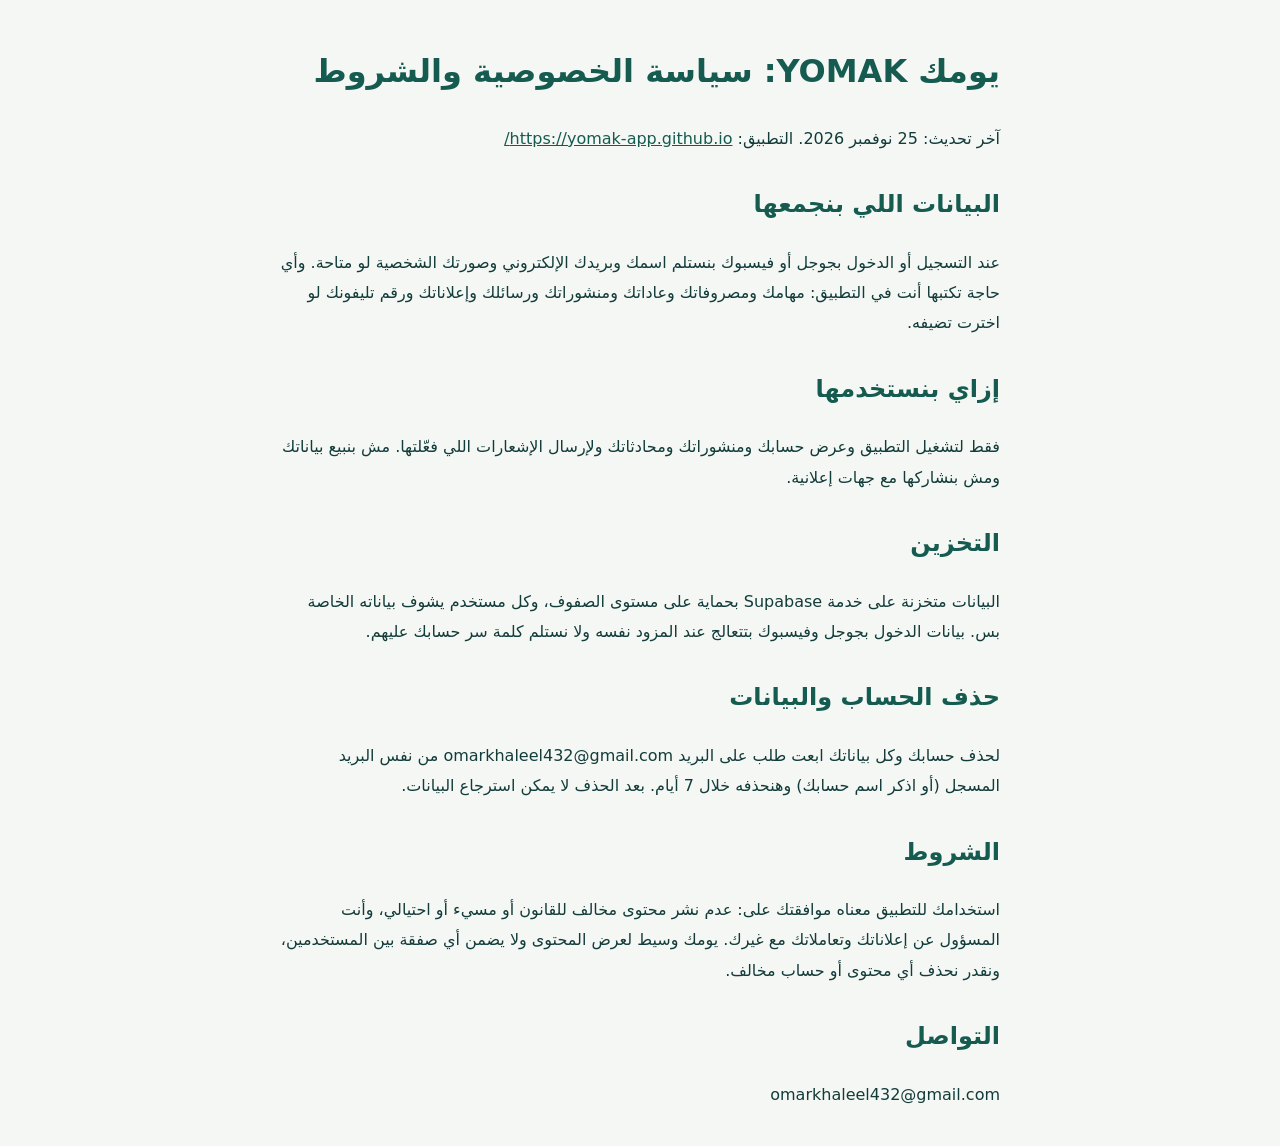
==== privacy.html @ 9f18fed7 "Pi edition: sync with latest app (polls, mentions, ads, reposts, Pi-only)" ====
<!doctype html><html lang="ar" dir="rtl"><meta charset="utf-8"><meta name="viewport" content="width=device-width,initial-scale=1"><title>سياسة الخصوصية والشروط | يومك YOMAK</title>
<style>body{font-family:system-ui,Tahoma,Arial;max-width:720px;margin:auto;padding:20px;line-height:1.9;color:#123c3a;background:#f5f7f4}h1{color:#155b50}h2{margin-top:28px;color:#155b50}a{color:#155b50}</style>
<h1>يومك YOMAK: سياسة الخصوصية والشروط</h1>
<p>آخر تحديث: 25 نوفمبر 2026. التطبيق: <a href="https://yomak-app.github.io/">https://yomak-app.github.io/</a></p>
<h2>البيانات اللي بنجمعها</h2>
<p>عند التسجيل أو الدخول بجوجل أو فيسبوك بنستلم اسمك وبريدك الإلكتروني وصورتك الشخصية لو متاحة. وأي حاجة تكتبها أنت في التطبيق: مهامك ومصروفاتك وعاداتك ومنشوراتك ورسائلك وإعلاناتك ورقم تليفونك لو اخترت تضيفه.</p>
<h2>إزاي بنستخدمها</h2>
<p>فقط لتشغيل التطبيق وعرض حسابك ومنشوراتك ومحادثاتك ولإرسال الإشعارات اللي فعّلتها. مش بنبيع بياناتك ومش بنشاركها مع جهات إعلانية.</p>
<h2>التخزين</h2>
<p>البيانات متخزنة على خدمة Supabase بحماية على مستوى الصفوف، وكل مستخدم يشوف بياناته الخاصة بس. بيانات الدخول بجوجل وفيسبوك بتتعالج عند المزود نفسه ولا نستلم كلمة سر حسابك عليهم.</p>
<h2 id="delete">حذف الحساب والبيانات</h2>
<p>لحذف حسابك وكل بياناتك ابعت طلب على البريد omarkhaleel432@gmail.com من نفس البريد المسجل (أو اذكر اسم حسابك) وهنحذفه خلال 7 أيام. بعد الحذف لا يمكن استرجاع البيانات.</p>
<h2>الشروط</h2>
<p>استخدامك للتطبيق معناه موافقتك على: عدم نشر محتوى مخالف للقانون أو مسيء أو احتيالي، وأنت المسؤول عن إعلاناتك وتعاملاتك مع غيرك. يومك وسيط لعرض المحتوى ولا يضمن أي صفقة بين المستخدمين، ونقدر نحذف أي محتوى أو حساب مخالف.</p>
<h2>التواصل</h2>
<p>omarkhaleel432@gmail.com</p>
</html>
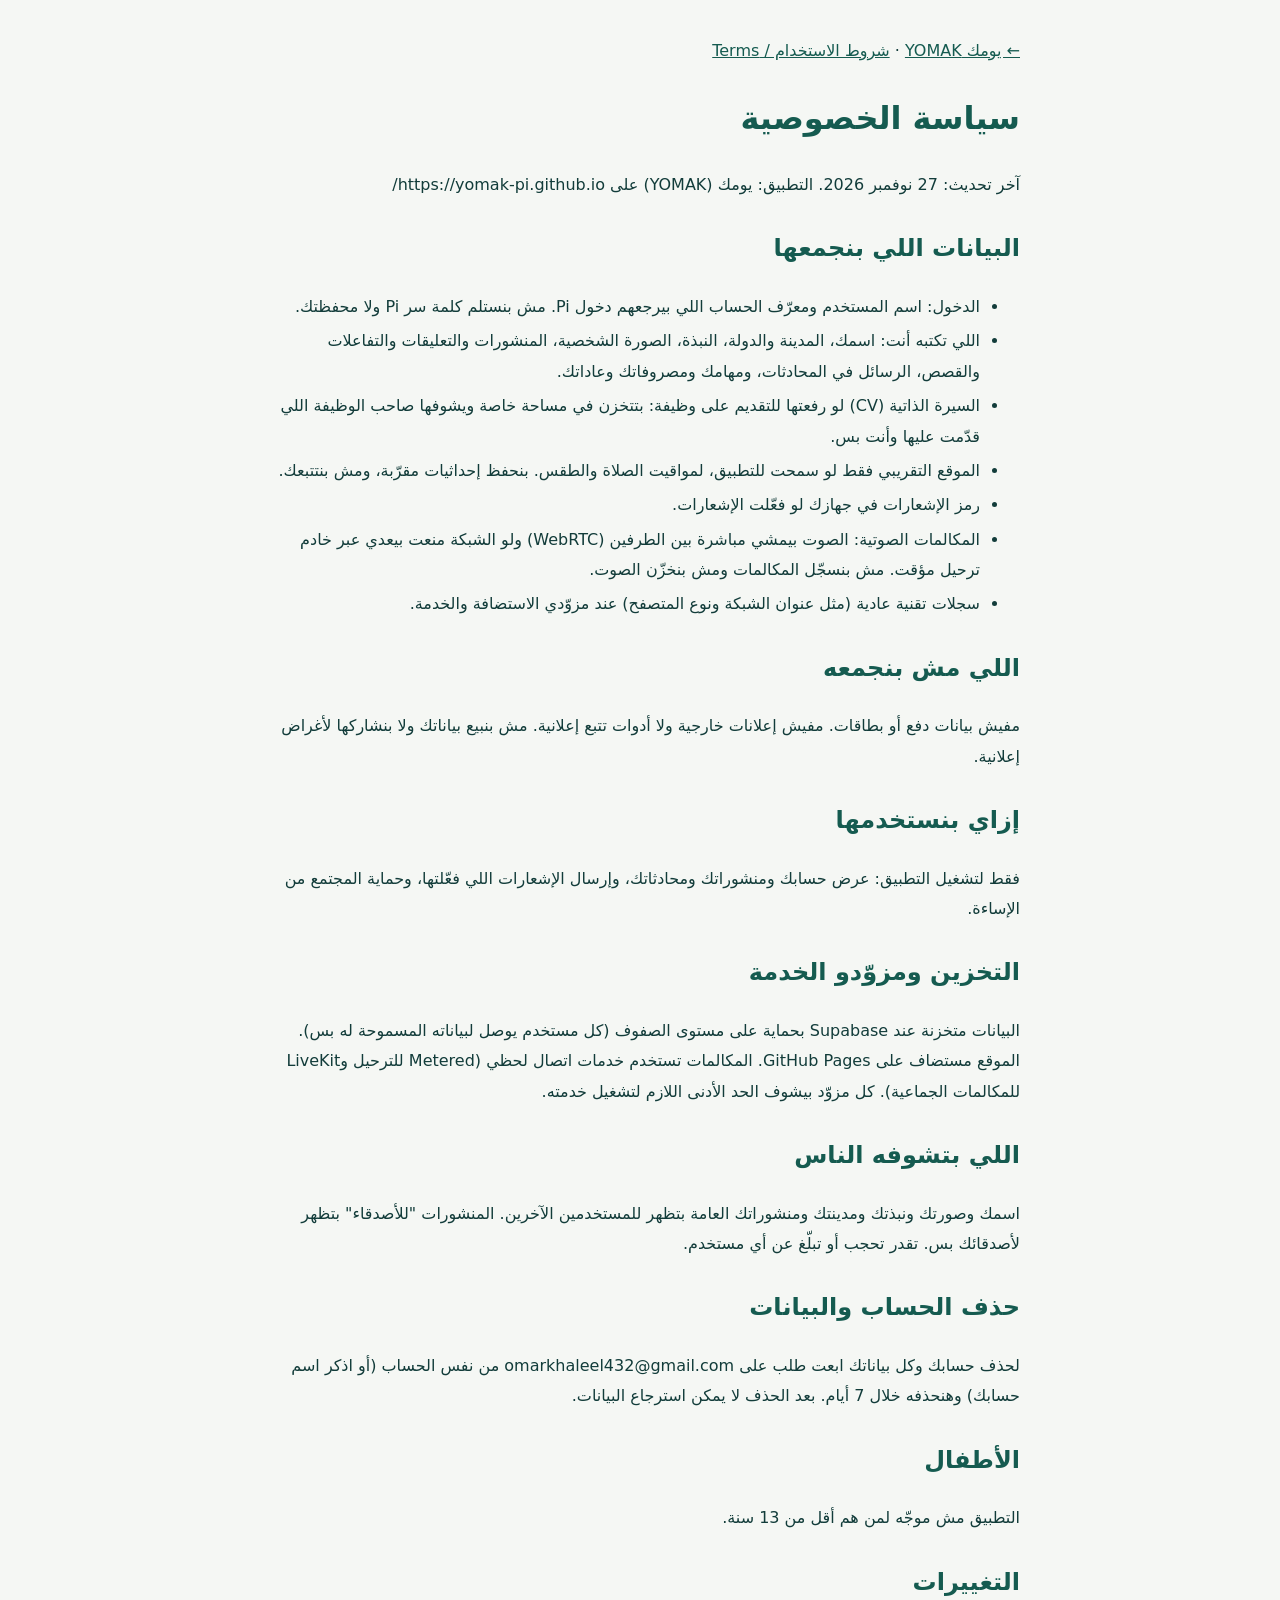
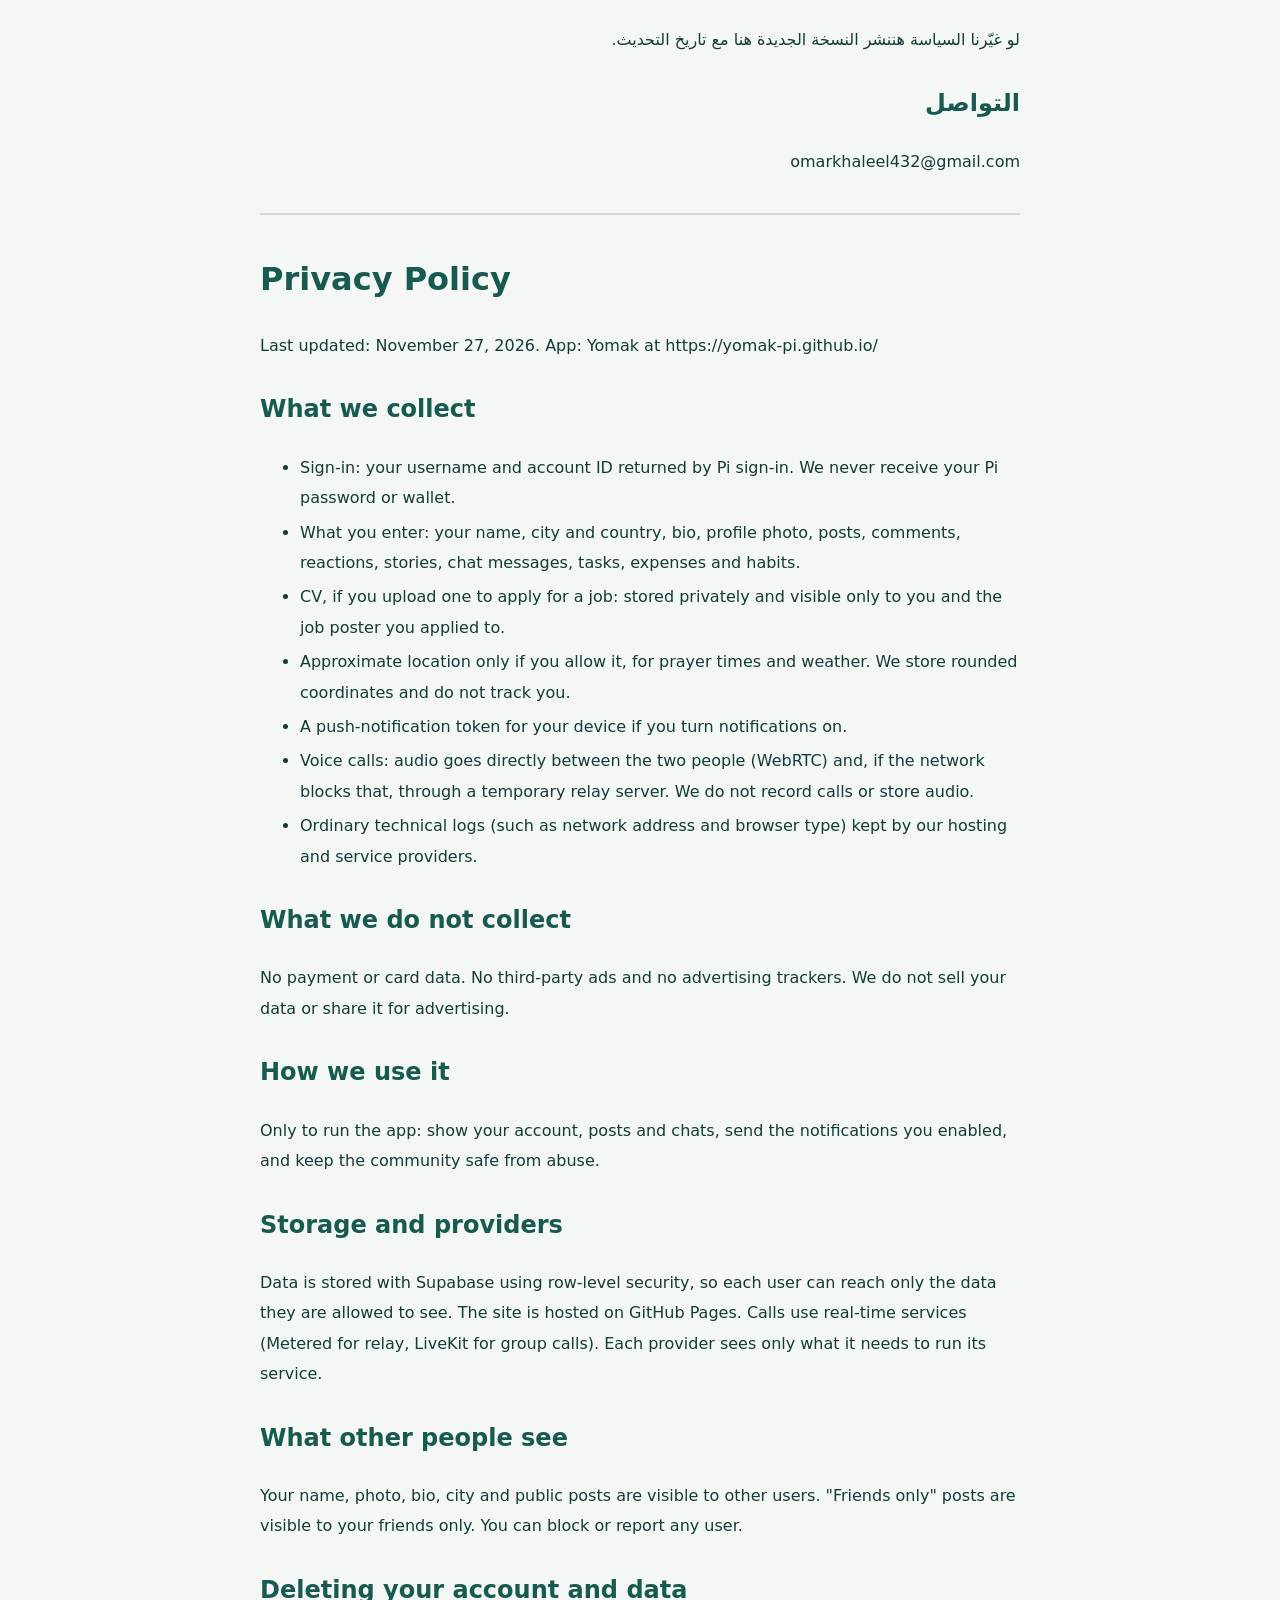
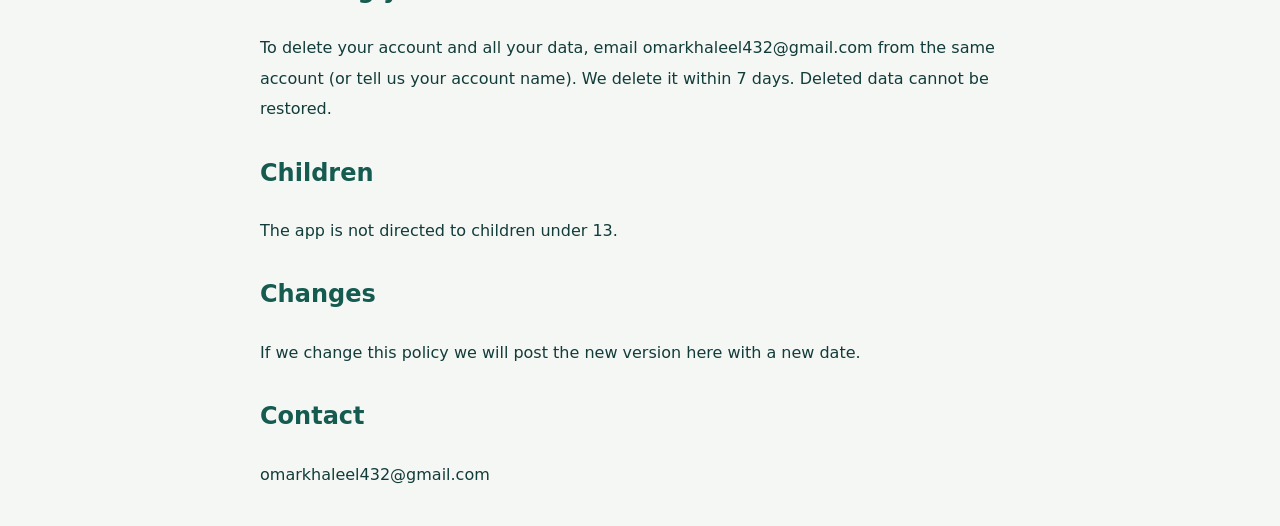
==== commit b06badf7: "Pi edition: privacy policy and terms (Arabic + English)" ====
--- a/privacy.html
+++ b/privacy.html
@@ -1,17 +1,38 @@
-<!doctype html><html lang="ar" dir="rtl"><meta charset="utf-8"><meta name="viewport" content="width=device-width,initial-scale=1"><title>سياسة الخصوصية والشروط | يومك YOMAK</title>
-<style>body{font-family:system-ui,Tahoma,Arial;max-width:720px;margin:auto;padding:20px;line-height:1.9;color:#123c3a;background:#f5f7f4}h1{color:#155b50}h2{margin-top:28px;color:#155b50}a{color:#155b50}</style>
-<h1>يومك YOMAK: سياسة الخصوصية والشروط</h1>
-<p>آخر تحديث: 25 نوفمبر 2026. التطبيق: <a href="https://yomak-app.github.io/">https://yomak-app.github.io/</a></p>
-<h2>البيانات اللي بنجمعها</h2>
-<p>عند التسجيل أو الدخول بجوجل أو فيسبوك بنستلم اسمك وبريدك الإلكتروني وصورتك الشخصية لو متاحة. وأي حاجة تكتبها أنت في التطبيق: مهامك ومصروفاتك وعاداتك ومنشوراتك ورسائلك وإعلاناتك ورقم تليفونك لو اخترت تضيفه.</p>
-<h2>إزاي بنستخدمها</h2>
-<p>فقط لتشغيل التطبيق وعرض حسابك ومنشوراتك ومحادثاتك ولإرسال الإشعارات اللي فعّلتها. مش بنبيع بياناتك ومش بنشاركها مع جهات إعلانية.</p>
-<h2>التخزين</h2>
-<p>البيانات متخزنة على خدمة Supabase بحماية على مستوى الصفوف، وكل مستخدم يشوف بياناته الخاصة بس. بيانات الدخول بجوجل وفيسبوك بتتعالج عند المزود نفسه ولا نستلم كلمة سر حسابك عليهم.</p>
-<h2 id="delete">حذف الحساب والبيانات</h2>
-<p>لحذف حسابك وكل بياناتك ابعت طلب على البريد omarkhaleel432@gmail.com من نفس البريد المسجل (أو اذكر اسم حسابك) وهنحذفه خلال 7 أيام. بعد الحذف لا يمكن استرجاع البيانات.</p>
-<h2>الشروط</h2>
-<p>استخدامك للتطبيق معناه موافقتك على: عدم نشر محتوى مخالف للقانون أو مسيء أو احتيالي، وأنت المسؤول عن إعلاناتك وتعاملاتك مع غيرك. يومك وسيط لعرض المحتوى ولا يضمن أي صفقة بين المستخدمين، ونقدر نحذف أي محتوى أو حساب مخالف.</p>
-<h2>التواصل</h2>
-<p>omarkhaleel432@gmail.com</p>
-</html>
+<!doctype html><html lang="ar" dir="rtl"><head><meta charset="utf-8"><meta name="viewport" content="width=device-width,initial-scale=1"><title>سياسة الخصوصية / Privacy Policy | يومك YOMAK</title><style>body{font-family:system-ui,Tahoma,Arial;max-width:760px;margin:auto;padding:20px;line-height:1.9;color:#123c3a;background:#f5f7f4}h1{color:#155b50}h2{margin-top:26px;color:#155b50}.en{direction:ltr;text-align:left;border-top:2px solid #cfdcd6;margin-top:36px;padding-top:12px}a{color:#155b50}li{margin:4px 0}</style></head><body>
+<p><a href="./">← يومك YOMAK</a> · <a href="terms.html">شروط الاستخدام / Terms</a></p>
+<h1>سياسة الخصوصية</h1><p>آخر تحديث: 27 نوفمبر 2026. التطبيق: يومك (YOMAK) على https://yomak-pi.github.io/</p>
+<h2>البيانات اللي بنجمعها</h2><ul>
+<li>الدخول: اسم المستخدم ومعرّف الحساب اللي بيرجعهم دخول Pi. مش بنستلم كلمة سر Pi ولا محفظتك.</li>
+<li>اللي تكتبه أنت: اسمك، المدينة والدولة، النبذة، الصورة الشخصية، المنشورات والتعليقات والتفاعلات والقصص، الرسائل في المحادثات، ومهامك ومصروفاتك وعاداتك.</li>
+<li>السيرة الذاتية (CV) لو رفعتها للتقديم على وظيفة: بتتخزن في مساحة خاصة ويشوفها صاحب الوظيفة اللي قدّمت عليها وأنت بس.</li>
+<li>الموقع التقريبي فقط لو سمحت للتطبيق، لمواقيت الصلاة والطقس. بنحفظ إحداثيات مقرّبة، ومش بنتتبعك.</li>
+<li>رمز الإشعارات في جهازك لو فعّلت الإشعارات.</li>
+<li>المكالمات الصوتية: الصوت بيمشي مباشرة بين الطرفين (WebRTC) ولو الشبكة منعت بيعدي عبر خادم ترحيل مؤقت. مش بنسجّل المكالمات ومش بنخزّن الصوت.</li>
+<li>سجلات تقنية عادية (مثل عنوان الشبكة ونوع المتصفح) عند مزوّدي الاستضافة والخدمة.</li></ul>
+<h2>اللي مش بنجمعه</h2><p>مفيش بيانات دفع أو بطاقات. مفيش إعلانات خارجية ولا أدوات تتبع إعلانية. مش بنبيع بياناتك ولا بنشاركها لأغراض إعلانية.</p>
+<h2>إزاي بنستخدمها</h2><p>فقط لتشغيل التطبيق: عرض حسابك ومنشوراتك ومحادثاتك، وإرسال الإشعارات اللي فعّلتها، وحماية المجتمع من الإساءة.</p>
+<h2>التخزين ومزوّدو الخدمة</h2><p>البيانات متخزنة عند Supabase بحماية على مستوى الصفوف (كل مستخدم يوصل لبياناته المسموحة له بس). الموقع مستضاف على GitHub Pages. المكالمات تستخدم خدمات اتصال لحظي (Metered للترحيل وLiveKit للمكالمات الجماعية). كل مزوّد بيشوف الحد الأدنى اللازم لتشغيل خدمته.</p>
+<h2>اللي بتشوفه الناس</h2><p>اسمك وصورتك ونبذتك ومدينتك ومنشوراتك العامة بتظهر للمستخدمين الآخرين. المنشورات "للأصدقاء" بتظهر لأصدقائك بس. تقدر تحجب أو تبلّغ عن أي مستخدم.</p>
+<h2>حذف الحساب والبيانات</h2><p>لحذف حسابك وكل بياناتك ابعت طلب على omarkhaleel432@gmail.com من نفس الحساب (أو اذكر اسم حسابك) وهنحذفه خلال 7 أيام. بعد الحذف لا يمكن استرجاع البيانات.</p>
+<h2>الأطفال</h2><p>التطبيق مش موجّه لمن هم أقل من 13 سنة.</p>
+<h2>التغييرات</h2><p>لو غيّرنا السياسة هننشر النسخة الجديدة هنا مع تاريخ التحديث.</p>
+<h2>التواصل</h2><p>omarkhaleel432@gmail.com</p>
+<div class="en" lang="en" dir="ltr">
+<h1>Privacy Policy</h1><p>Last updated: November 27, 2026. App: Yomak at https://yomak-pi.github.io/</p>
+<h2>What we collect</h2><ul>
+<li>Sign-in: your username and account ID returned by Pi sign-in. We never receive your Pi password or wallet.</li>
+<li>What you enter: your name, city and country, bio, profile photo, posts, comments, reactions, stories, chat messages, tasks, expenses and habits.</li>
+<li>CV, if you upload one to apply for a job: stored privately and visible only to you and the job poster you applied to.</li>
+<li>Approximate location only if you allow it, for prayer times and weather. We store rounded coordinates and do not track you.</li>
+<li>A push-notification token for your device if you turn notifications on.</li>
+<li>Voice calls: audio goes directly between the two people (WebRTC) and, if the network blocks that, through a temporary relay server. We do not record calls or store audio.</li>
+<li>Ordinary technical logs (such as network address and browser type) kept by our hosting and service providers.</li></ul>
+<h2>What we do not collect</h2><p>No payment or card data. No third-party ads and no advertising trackers. We do not sell your data or share it for advertising.</p>
+<h2>How we use it</h2><p>Only to run the app: show your account, posts and chats, send the notifications you enabled, and keep the community safe from abuse.</p>
+<h2>Storage and providers</h2><p>Data is stored with Supabase using row-level security, so each user can reach only the data they are allowed to see. The site is hosted on GitHub Pages. Calls use real-time services (Metered for relay, LiveKit for group calls). Each provider sees only what it needs to run its service.</p>
+<h2>What other people see</h2><p>Your name, photo, bio, city and public posts are visible to other users. "Friends only" posts are visible to your friends only. You can block or report any user.</p>
+<h2>Deleting your account and data</h2><p>To delete your account and all your data, email omarkhaleel432@gmail.com from the same account (or tell us your account name). We delete it within 7 days. Deleted data cannot be restored.</p>
+<h2>Children</h2><p>The app is not directed to children under 13.</p>
+<h2>Changes</h2><p>If we change this policy we will post the new version here with a new date.</p>
+<h2>Contact</h2><p>omarkhaleel432@gmail.com</p>
+</div></body></html>
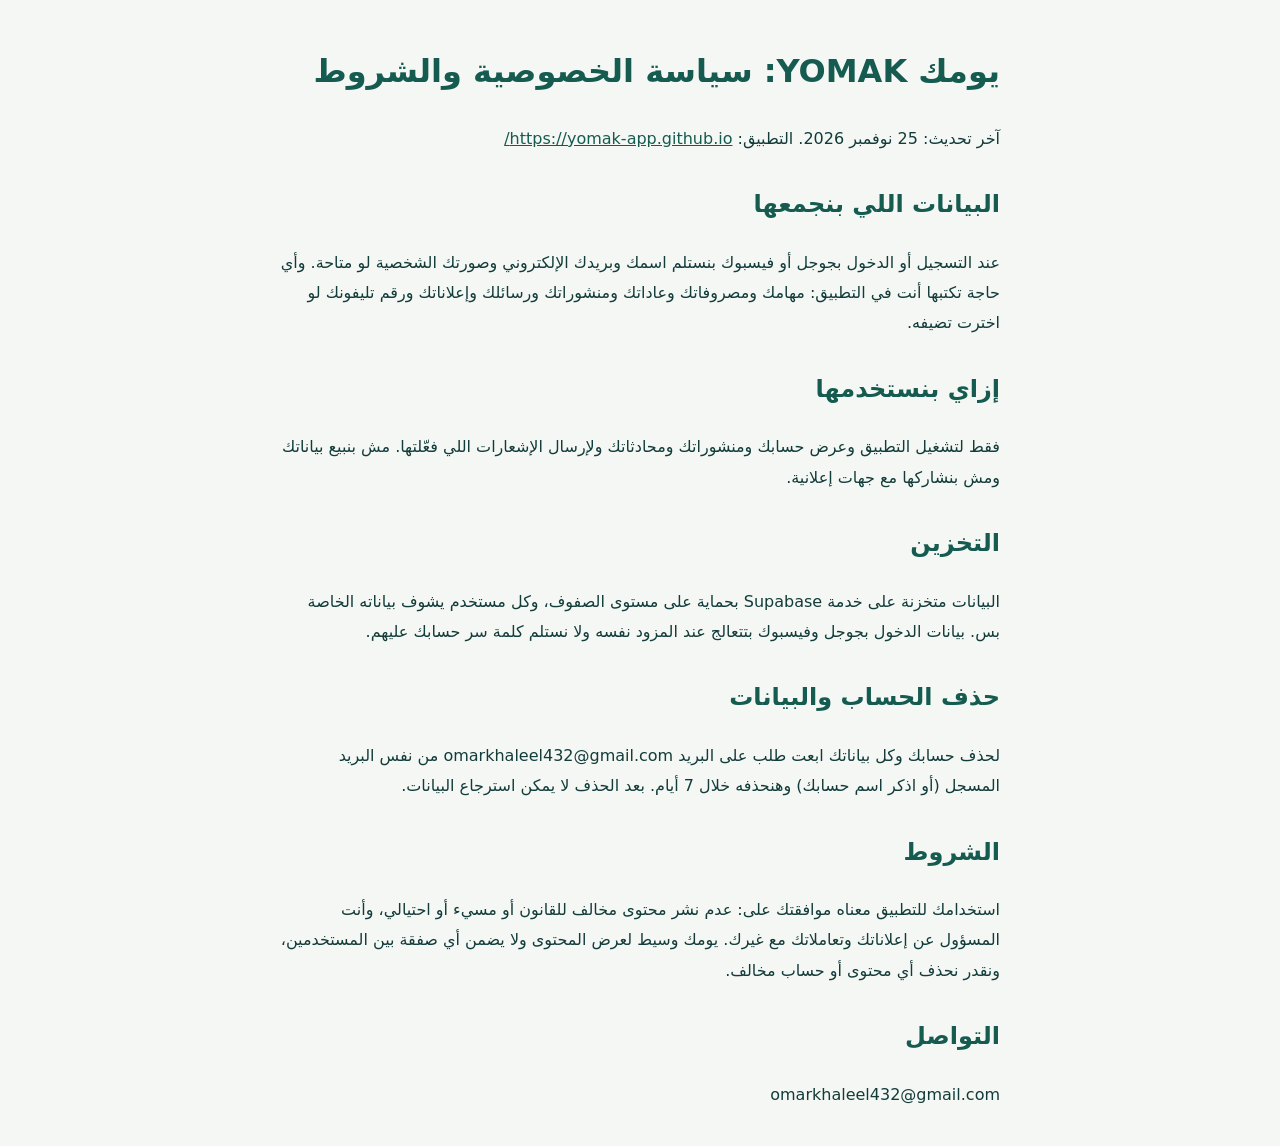
==== commit 4f0833c8: "sync: call fixes and call log" ====
--- a/privacy.html
+++ b/privacy.html
@@ -1,38 +1,17 @@
-<!doctype html><html lang="ar" dir="rtl"><head><meta charset="utf-8"><meta name="viewport" content="width=device-width,initial-scale=1"><title>سياسة الخصوصية / Privacy Policy | يومك YOMAK</title><style>body{font-family:system-ui,Tahoma,Arial;max-width:760px;margin:auto;padding:20px;line-height:1.9;color:#123c3a;background:#f5f7f4}h1{color:#155b50}h2{margin-top:26px;color:#155b50}.en{direction:ltr;text-align:left;border-top:2px solid #cfdcd6;margin-top:36px;padding-top:12px}a{color:#155b50}li{margin:4px 0}</style></head><body>
-<p><a href="./">← يومك YOMAK</a> · <a href="terms.html">شروط الاستخدام / Terms</a></p>
-<h1>سياسة الخصوصية</h1><p>آخر تحديث: 27 نوفمبر 2026. التطبيق: يومك (YOMAK) على https://yomak-pi.github.io/</p>
-<h2>البيانات اللي بنجمعها</h2><ul>
-<li>الدخول: اسم المستخدم ومعرّف الحساب اللي بيرجعهم دخول Pi. مش بنستلم كلمة سر Pi ولا محفظتك.</li>
-<li>اللي تكتبه أنت: اسمك، المدينة والدولة، النبذة، الصورة الشخصية، المنشورات والتعليقات والتفاعلات والقصص، الرسائل في المحادثات، ومهامك ومصروفاتك وعاداتك.</li>
-<li>السيرة الذاتية (CV) لو رفعتها للتقديم على وظيفة: بتتخزن في مساحة خاصة ويشوفها صاحب الوظيفة اللي قدّمت عليها وأنت بس.</li>
-<li>الموقع التقريبي فقط لو سمحت للتطبيق، لمواقيت الصلاة والطقس. بنحفظ إحداثيات مقرّبة، ومش بنتتبعك.</li>
-<li>رمز الإشعارات في جهازك لو فعّلت الإشعارات.</li>
-<li>المكالمات الصوتية: الصوت بيمشي مباشرة بين الطرفين (WebRTC) ولو الشبكة منعت بيعدي عبر خادم ترحيل مؤقت. مش بنسجّل المكالمات ومش بنخزّن الصوت.</li>
-<li>سجلات تقنية عادية (مثل عنوان الشبكة ونوع المتصفح) عند مزوّدي الاستضافة والخدمة.</li></ul>
-<h2>اللي مش بنجمعه</h2><p>مفيش بيانات دفع أو بطاقات. مفيش إعلانات خارجية ولا أدوات تتبع إعلانية. مش بنبيع بياناتك ولا بنشاركها لأغراض إعلانية.</p>
-<h2>إزاي بنستخدمها</h2><p>فقط لتشغيل التطبيق: عرض حسابك ومنشوراتك ومحادثاتك، وإرسال الإشعارات اللي فعّلتها، وحماية المجتمع من الإساءة.</p>
-<h2>التخزين ومزوّدو الخدمة</h2><p>البيانات متخزنة عند Supabase بحماية على مستوى الصفوف (كل مستخدم يوصل لبياناته المسموحة له بس). الموقع مستضاف على GitHub Pages. المكالمات تستخدم خدمات اتصال لحظي (Metered للترحيل وLiveKit للمكالمات الجماعية). كل مزوّد بيشوف الحد الأدنى اللازم لتشغيل خدمته.</p>
-<h2>اللي بتشوفه الناس</h2><p>اسمك وصورتك ونبذتك ومدينتك ومنشوراتك العامة بتظهر للمستخدمين الآخرين. المنشورات "للأصدقاء" بتظهر لأصدقائك بس. تقدر تحجب أو تبلّغ عن أي مستخدم.</p>
-<h2>حذف الحساب والبيانات</h2><p>لحذف حسابك وكل بياناتك ابعت طلب على omarkhaleel432@gmail.com من نفس الحساب (أو اذكر اسم حسابك) وهنحذفه خلال 7 أيام. بعد الحذف لا يمكن استرجاع البيانات.</p>
-<h2>الأطفال</h2><p>التطبيق مش موجّه لمن هم أقل من 13 سنة.</p>
-<h2>التغييرات</h2><p>لو غيّرنا السياسة هننشر النسخة الجديدة هنا مع تاريخ التحديث.</p>
-<h2>التواصل</h2><p>omarkhaleel432@gmail.com</p>
-<div class="en" lang="en" dir="ltr">
-<h1>Privacy Policy</h1><p>Last updated: November 27, 2026. App: Yomak at https://yomak-pi.github.io/</p>
-<h2>What we collect</h2><ul>
-<li>Sign-in: your username and account ID returned by Pi sign-in. We never receive your Pi password or wallet.</li>
-<li>What you enter: your name, city and country, bio, profile photo, posts, comments, reactions, stories, chat messages, tasks, expenses and habits.</li>
-<li>CV, if you upload one to apply for a job: stored privately and visible only to you and the job poster you applied to.</li>
-<li>Approximate location only if you allow it, for prayer times and weather. We store rounded coordinates and do not track you.</li>
-<li>A push-notification token for your device if you turn notifications on.</li>
-<li>Voice calls: audio goes directly between the two people (WebRTC) and, if the network blocks that, through a temporary relay server. We do not record calls or store audio.</li>
-<li>Ordinary technical logs (such as network address and browser type) kept by our hosting and service providers.</li></ul>
-<h2>What we do not collect</h2><p>No payment or card data. No third-party ads and no advertising trackers. We do not sell your data or share it for advertising.</p>
-<h2>How we use it</h2><p>Only to run the app: show your account, posts and chats, send the notifications you enabled, and keep the community safe from abuse.</p>
-<h2>Storage and providers</h2><p>Data is stored with Supabase using row-level security, so each user can reach only the data they are allowed to see. The site is hosted on GitHub Pages. Calls use real-time services (Metered for relay, LiveKit for group calls). Each provider sees only what it needs to run its service.</p>
-<h2>What other people see</h2><p>Your name, photo, bio, city and public posts are visible to other users. "Friends only" posts are visible to your friends only. You can block or report any user.</p>
-<h2>Deleting your account and data</h2><p>To delete your account and all your data, email omarkhaleel432@gmail.com from the same account (or tell us your account name). We delete it within 7 days. Deleted data cannot be restored.</p>
-<h2>Children</h2><p>The app is not directed to children under 13.</p>
-<h2>Changes</h2><p>If we change this policy we will post the new version here with a new date.</p>
-<h2>Contact</h2><p>omarkhaleel432@gmail.com</p>
-</div></body></html>+<!doctype html><html lang="ar" dir="rtl"><meta charset="utf-8"><meta name="viewport" content="width=device-width,initial-scale=1"><title>سياسة الخصوصية والشروط | يومك YOMAK</title>
+<style>body{font-family:system-ui,Tahoma,Arial;max-width:720px;margin:auto;padding:20px;line-height:1.9;color:#123c3a;background:#f5f7f4}h1{color:#155b50}h2{margin-top:28px;color:#155b50}a{color:#155b50}</style>
+<h1>يومك YOMAK: سياسة الخصوصية والشروط</h1>
+<p>آخر تحديث: 25 نوفمبر 2026. التطبيق: <a href="https://yomak-app.github.io/">https://yomak-app.github.io/</a></p>
+<h2>البيانات اللي بنجمعها</h2>
+<p>عند التسجيل أو الدخول بجوجل أو فيسبوك بنستلم اسمك وبريدك الإلكتروني وصورتك الشخصية لو متاحة. وأي حاجة تكتبها أنت في التطبيق: مهامك ومصروفاتك وعاداتك ومنشوراتك ورسائلك وإعلاناتك ورقم تليفونك لو اخترت تضيفه.</p>
+<h2>إزاي بنستخدمها</h2>
+<p>فقط لتشغيل التطبيق وعرض حسابك ومنشوراتك ومحادثاتك ولإرسال الإشعارات اللي فعّلتها. مش بنبيع بياناتك ومش بنشاركها مع جهات إعلانية.</p>
+<h2>التخزين</h2>
+<p>البيانات متخزنة على خدمة Supabase بحماية على مستوى الصفوف، وكل مستخدم يشوف بياناته الخاصة بس. بيانات الدخول بجوجل وفيسبوك بتتعالج عند المزود نفسه ولا نستلم كلمة سر حسابك عليهم.</p>
+<h2 id="delete">حذف الحساب والبيانات</h2>
+<p>لحذف حسابك وكل بياناتك ابعت طلب على البريد omarkhaleel432@gmail.com من نفس البريد المسجل (أو اذكر اسم حسابك) وهنحذفه خلال 7 أيام. بعد الحذف لا يمكن استرجاع البيانات.</p>
+<h2>الشروط</h2>
+<p>استخدامك للتطبيق معناه موافقتك على: عدم نشر محتوى مخالف للقانون أو مسيء أو احتيالي، وأنت المسؤول عن إعلاناتك وتعاملاتك مع غيرك. يومك وسيط لعرض المحتوى ولا يضمن أي صفقة بين المستخدمين، ونقدر نحذف أي محتوى أو حساب مخالف.</p>
+<h2>التواصل</h2>
+<p>omarkhaleel432@gmail.com</p>
+</html>
